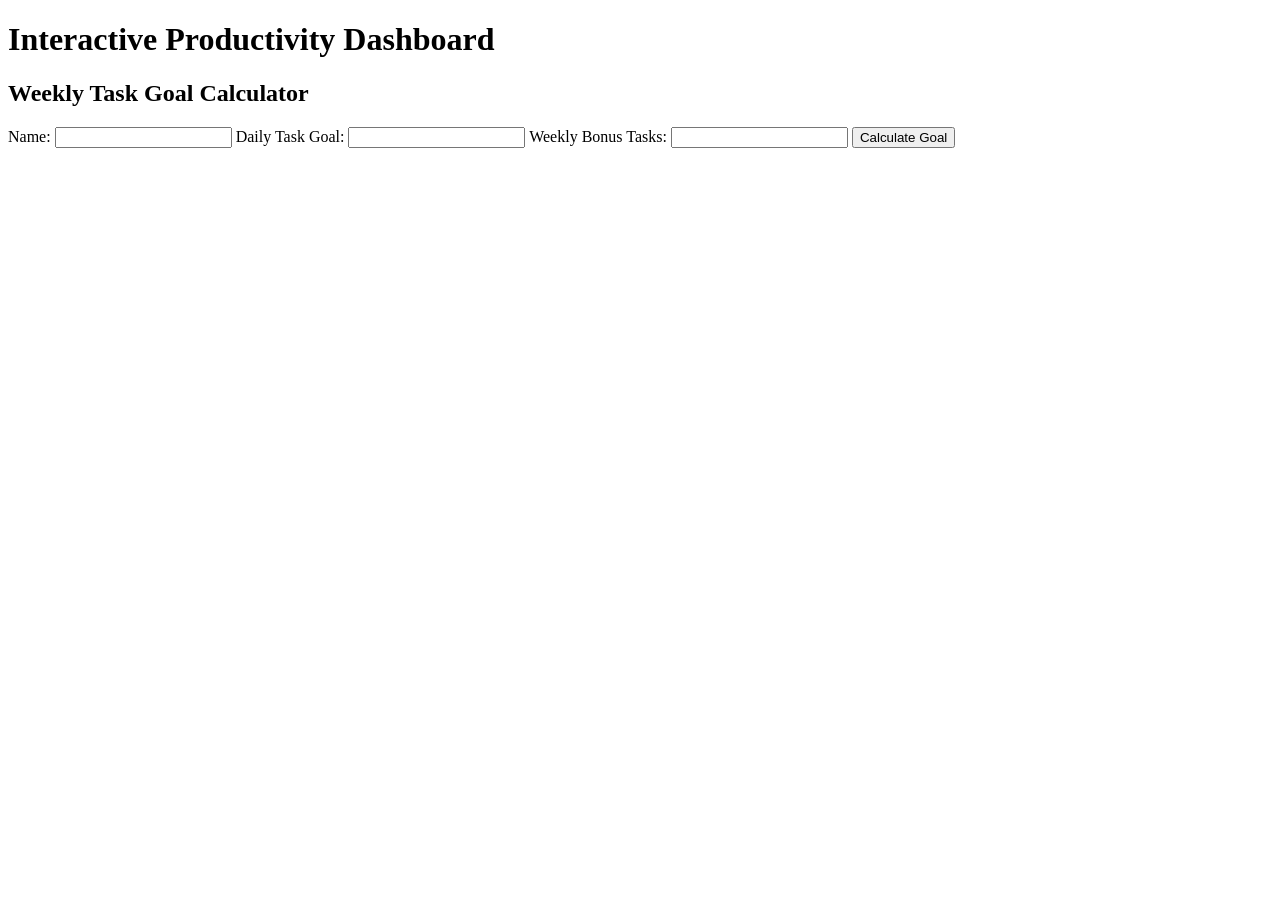
==== index.html @ 38dec0bb "Created weekly goal function and form" ====
<!DOCTYPE html>
<html lang="en">

<head>
    <meta charset="UTF-8">
    <meta name="viewport" content="width=device-width, initial-scale=1.0">
    <title>Interactive Productivity Dashboard</title>
</head>

<body>

    <h1>Interactive Productivity Dashboard</h1>

    <div class="row">

        <div class="col" id="weekly-tasks">

            <h2>Weekly Task Goal Calculator</h2>

            <form id="goal-form">

                <label for="user-name">Name:</label>
                <input type="text" id="user-name">

                <label for="daily-goal">Daily Task Goal:</label>
                <input type="number" id="daily-goal">

                <label for="bonus-tasks">Weekly Bonus Tasks:</label>
                <input type="number" id="bonus-tasks">

                <button id="goal-btn">Calculate Goal</button>

            </form>

            <p id="goal-message"></p>

            <script src="js/task-manager.js"></script>

        </div>

    </div>

</body>

</html>
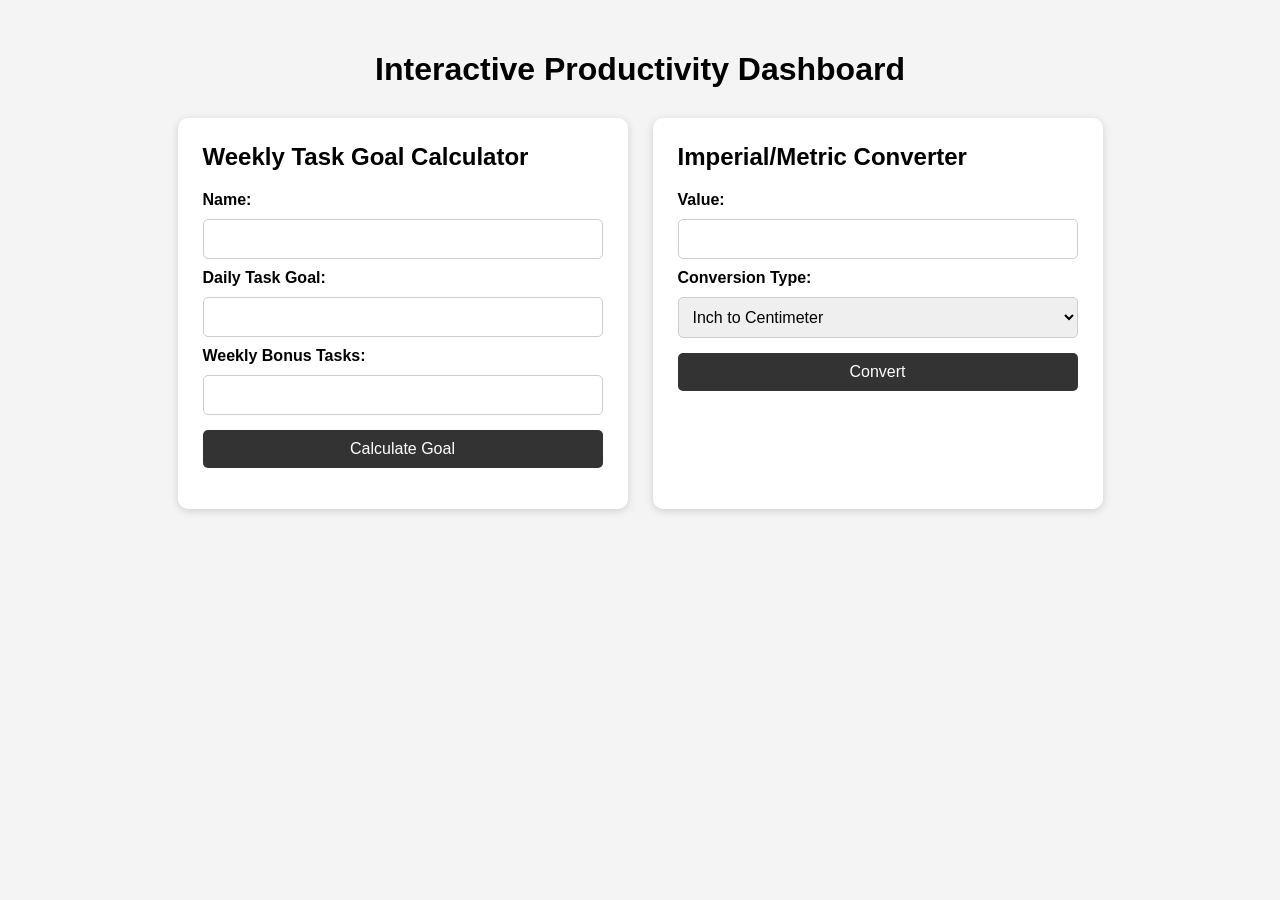
==== commit dc2b531f: "Implemented Imperial Metric converter" ====
--- a/index.html
+++ b/index.html
@@ -5,6 +5,9 @@
     <meta charset="UTF-8">
     <meta name="viewport" content="width=device-width, initial-scale=1.0">
     <title>Interactive Productivity Dashboard</title>
+
+    <!-- Link to external CSS -->
+    <link rel="stylesheet" href="styles.css">
 </head>
 
 <body>
@@ -13,6 +16,7 @@
 
     <div class="row">
 
+        <!-- Weekly Task Goal Calculator -->
         <div class="col" id="weekly-tasks">
 
             <h2>Weekly Task Goal Calculator</h2>
@@ -28,18 +32,91 @@
                 <label for="bonus-tasks">Weekly Bonus Tasks:</label>
                 <input type="number" id="bonus-tasks">
 
-                <button id="goal-btn">Calculate Goal</button>
+                <button type="button" id="goal-btn">
+                    Calculate Goal
+                </button>
 
             </form>
 
             <p id="goal-message"></p>
 
-            <script src="js/task-manager.js"></script>
+        </div>
+
+
+        <!-- Imperial/Metric Converter -->
+        <div class="col" id="metric-converter">
+
+            <h2>Imperial/Metric Converter</h2>
+
+            <form id="converter-form">
+
+                <label for="input-value">Value:</label>
+                <input
+                    type="number"
+                    id="input-value"
+                    step="any"
+                >
+
+                <label for="conversion-type">
+                    Conversion Type:
+                </label>
+
+                <select
+                    id="conversion-type"
+                    name="conversion-type"
+                >
+
+                    <option value="inch to centimeter">
+                        Inch to Centimeter
+                    </option>
+
+                    <option value="foot to centimeter">
+                        Foot to Centimeter
+                    </option>
+
+                    <option value="yard to meter">
+                        Yard to Meter
+                    </option>
+
+                    <option value="mile to kilometer">
+                        Mile to Kilometer
+                    </option>
+
+                    <option value="centimeter to inch">
+                        Centimeter to Inch
+                    </option>
+
+                    <option value="centimeter to foot">
+                        Centimeter to Foot
+                    </option>
+
+                    <option value="meter to yard">
+                        Meter to Yard
+                    </option>
+
+                    <option value="kilometer to mile">
+                        Kilometer to Mile
+                    </option>
+
+                </select>
+
+                <button type="button" id="convert-btn">
+                    Convert
+                </button>
+
+            </form>
+
+            <!-- Conversion results appear here -->
+            <div id="conversion-result"></div>
 
         </div>
 
     </div>
 
+    <!-- External JavaScript Files -->
+    <script src="js/task-manager.js"></script>
+    <script src="js/metric-converter.js"></script>
+
 </body>
 
 </html>
--- a/styles.css
+++ b/styles.css
@@ -0,0 +1,77 @@
+/* General Page Styling */
+body {
+    font-family: Arial, sans-serif;
+    background-color: #f4f4f4;
+    margin: 0;
+    padding: 30px;
+}
+
+h1 {
+    text-align: center;
+    margin-bottom: 30px;
+}
+
+h2 {
+    margin-top: 0;
+}
+
+/* Dashboard Layout */
+.row {
+    display: flex;
+    gap: 25px;
+    justify-content: center;
+    flex-wrap: wrap;
+}
+
+.col {
+    background-color: white;
+    padding: 25px;
+    border-radius: 10px;
+    width: 400px;
+    box-shadow: 0 2px 8px rgba(0, 0, 0, 0.15);
+}
+
+/* Forms */
+form {
+    display: flex;
+    flex-direction: column;
+    gap: 10px;
+}
+
+label {
+    font-weight: bold;
+}
+
+input,
+select {
+    padding: 10px;
+    font-size: 16px;
+    border: 1px solid #ccc;
+    border-radius: 5px;
+}
+
+button {
+    padding: 10px;
+    margin-top: 5px;
+    font-size: 16px;
+    cursor: pointer;
+    border: none;
+    border-radius: 5px;
+    background-color: #333;
+    color: white;
+}
+
+button:hover {
+    background-color: #555;
+}
+
+/* Results */
+#goal-message,
+#conversion-result {
+    margin-top: 15px;
+    font-weight: bold;
+}
+
+#conversion-result {
+    font-size: 18px;
+}
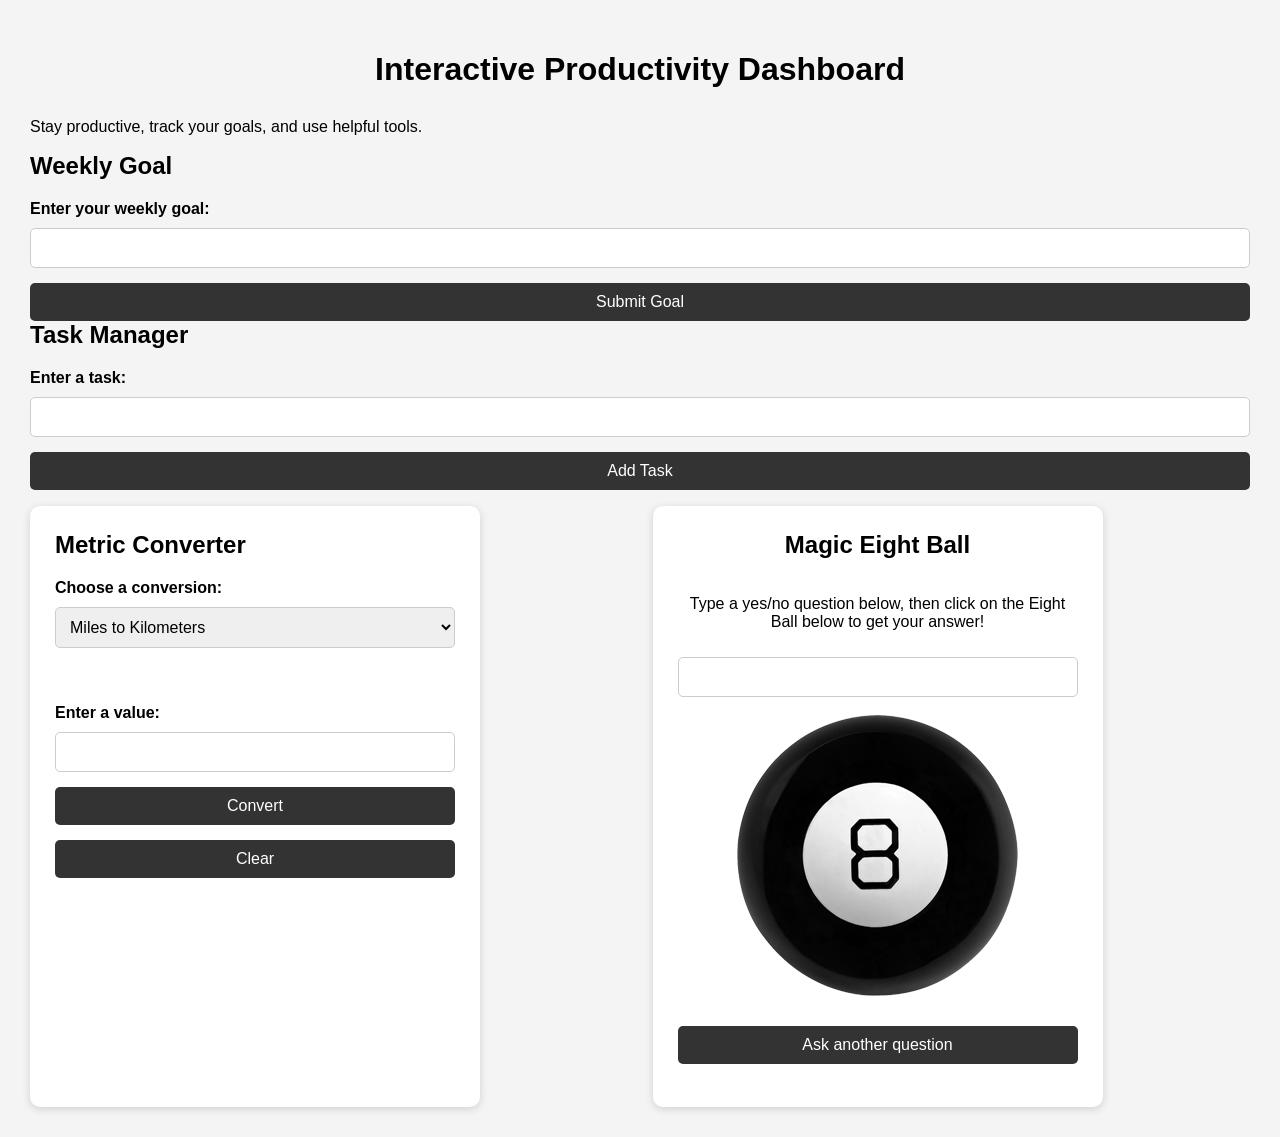
==== commit 4e8c56f8: "Add Magic Eight Ball feature" ====
--- a/index.html
+++ b/index.html
@@ -6,112 +6,168 @@
     <meta name="viewport" content="width=device-width, initial-scale=1.0">
     <title>Interactive Productivity Dashboard</title>
 
-    <!-- Link to external CSS -->
     <link rel="stylesheet" href="styles.css">
 </head>
 
 <body>
 
-    <h1>Interactive Productivity Dashboard</h1>
+    <header>
+        <h1>Interactive Productivity Dashboard</h1>
+        <p>Stay productive, track your goals, and use helpful tools.</p>
+    </header>
 
-    <div class="row">
+    <main>
 
-        <!-- Weekly Task Goal Calculator -->
-        <div class="col" id="weekly-tasks">
-
-            <h2>Weekly Task Goal Calculator</h2>
+        <!-- Weekly Goal Section -->
+        <section>
+            <h2>Weekly Goal</h2>
 
             <form id="goal-form">
-
-                <label for="user-name">Name:</label>
-                <input type="text" id="user-name">
-
-                <label for="daily-goal">Daily Task Goal:</label>
-                <input type="number" id="daily-goal">
-
-                <label for="bonus-tasks">Weekly Bonus Tasks:</label>
-                <input type="number" id="bonus-tasks">
-
-                <button type="button" id="goal-btn">
-                    Calculate Goal
-                </button>
-
+                <label for="goal">Enter your weekly goal:</label>
+                <input type="text" id="goal" name="goal">
+                <button type="submit">Submit Goal</button>
             </form>
 
-            <p id="goal-message"></p>
+            <div id="goal-result"></div>
+        </section>
+
+        <!-- Task Manager Section -->
+        <section>
+            <h2>Task Manager</h2>
+
+            <form id="task-form">
+                <label for="task-input">Enter a task:</label>
+                <input type="text" id="task-input" name="task-input">
+                <button type="submit">Add Task</button>
+            </form>
+
+            <ul id="task-list"></ul>
+        </section>
+
+        <div class="row">
+
+            <!-- Metric Converter -->
+            <div class="col" id="metric-converter">
+
+                <h2 class="heading">Metric Converter</h2>
+
+                <form id="converter-form">
+
+                    <label for="conversion-type">Choose a conversion:</label>
+
+                    <select id="conversion-type">
+                        <option value="miles-kilometers">
+                            Miles to Kilometers
+                        </option>
+
+                        <option value="kilometers-miles">
+                            Kilometers to Miles
+                        </option>
+
+                        <option value="pounds-kilograms">
+                            Pounds to Kilograms
+                        </option>
+
+                        <option value="kilograms-pounds">
+                            Kilograms to Pounds
+                        </option>
+
+                        <option value="fahrenheit-celsius">
+                            Fahrenheit to Celsius
+                        </option>
+
+                        <option value="celsius-fahrenheit">
+                            Celsius to Fahrenheit
+                        </option>
+                    </select>
+
+                    <br><br>
+
+                    <label for="conversion-value">
+                        Enter a value:
+                    </label>
+
+                    <input
+                        type="number"
+                        id="conversion-value"
+                        step="any"
+                    >
+
+                    <button type="submit">
+                        Convert
+                    </button>
+
+                    <button
+                        type="reset"
+                        id="clear-conversion"
+                    >
+                        Clear
+                    </button>
+
+                </form>
+
+                <div id="conversion-result"></div>
+
+            </div>
+
+
+            <!-- Magic Eight Ball -->
+            <div class="col" id="magic-eight-ball">
+
+                <script src="js/magic-eight-ball.js" defer></script>
+
+                <link
+                    rel="stylesheet"
+                    href="css/magic-eight-ball.css"
+                >
+
+                <h2 class="heading">
+                    Magic Eight Ball
+                </h2>
+
+                <form>
+
+                    <p>
+                        Type a yes/no question below, then click on the
+                        Eight Ball below to get your answer!
+                    </p>
+
+                    <input
+                        id="question"
+                        name="question"
+                        size="80"
+                    >
+
+                    <div id="magicEightBall">
+
+                        <div id="circle"></div>
+
+                        <img
+                            id="ball"
+                            src="img/magic-eight-ball.png"
+                            alt="Magic Eight Ball"
+                        >
+
+                    </div>
+
+                    <button
+                        id="reset"
+                        name="reset"
+                        type="reset"
+                    >
+                        Ask another question
+                    </button>
+
+                </form>
+
+                <br>
+
+            </div>
 
         </div>
 
+    </main>
 
-        <!-- Imperial/Metric Converter -->
-        <div class="col" id="metric-converter">
-
-            <h2>Imperial/Metric Converter</h2>
-
-            <form id="converter-form">
-
-                <label for="input-value">Value:</label>
-                <input
-                    type="number"
-                    id="input-value"
-                    step="any"
-                >
-
-                <label for="conversion-type">
-                    Conversion Type:
-                </label>
-
-                <select
-                    id="conversion-type"
-                    name="conversion-type"
-                >
-
-                    <option value="inch to centimeter">
-                        Inch to Centimeter
-                    </option>
-
-                    <option value="foot to centimeter">
-                        Foot to Centimeter
-                    </option>
-
-                    <option value="yard to meter">
-                        Yard to Meter
-                    </option>
-
-                    <option value="mile to kilometer">
-                        Mile to Kilometer
-                    </option>
-
-                    <option value="centimeter to inch">
-                        Centimeter to Inch
-                    </option>
-
-                    <option value="centimeter to foot">
-                        Centimeter to Foot
-                    </option>
-
-                    <option value="meter to yard">
-                        Meter to Yard
-                    </option>
-
-                    <option value="kilometer to mile">
-                        Kilometer to Mile
-                    </option>
-
-                </select>
-
-                <button type="button" id="convert-btn">
-                    Convert
-                </button>
-
-            </form>
-
-            <!-- Conversion results appear here -->
-            <div id="conversion-result"></div>
-
-        </div>
-
-    </div>
 
     <!-- External JavaScript Files -->
     <script src="js/task-manager.js"></script>
--- a/css/magic-eight-ball.css
+++ b/css/magic-eight-ball.css
@@ -0,0 +1,85 @@
+#magic-eight-ball {
+    max-width: 410px;
+    text-align: center;
+    margin: auto;
+}
+
+#magicEightBall {
+    position: relative;
+    display: inline-block;
+}
+
+#circle {
+    font-size: 12pt;
+    background-color: white;
+    color: black;
+    position: absolute;
+    width: 150px;
+    height: 150px;
+    border-radius: 50%;
+    display: none;
+
+    left: 50%;
+    top: 50%;
+    transform: translate(-50%, -50%);
+
+    align-items: center;
+    justify-content: center;
+    text-align: center;
+    z-index: 2;
+}
+
+img:active {
+    animation: shake 1s;
+    animation-iteration-count: infinite;
+}
+
+img:visited {
+    animation: none;
+}
+
+@keyframes shake {
+    0% {
+        transform: translate(1px, 1px) rotate(0deg);
+    }
+
+    10% {
+        transform: translate(-1px, -2px) rotate(-1deg);
+    }
+
+    20% {
+        transform: translate(-3px, 0px) rotate(1deg);
+    }
+
+    30% {
+        transform: translate(3px, 2px) rotate(0deg);
+    }
+
+    40% {
+        transform: translate(1px, -1px) rotate(1deg);
+    }
+
+    50% {
+        transform: translate(-1px, 2px) rotate(-1deg);
+    }
+
+    60% {
+        transform: translate(-3px, 1px) rotate(0deg);
+    }
+
+    70% {
+        transform: translate(3px, 1px) rotate(-1deg);
+    }
+
+    80% {
+        transform: translate(-1px, -1px) rotate(1deg);
+    }
+
+    90% {
+        transform: translate(1px, 2px) rotate(0deg);
+    }
+
+    100% {
+        transform: translate(1px, -2px) rotate(-1deg);
+    }
+}
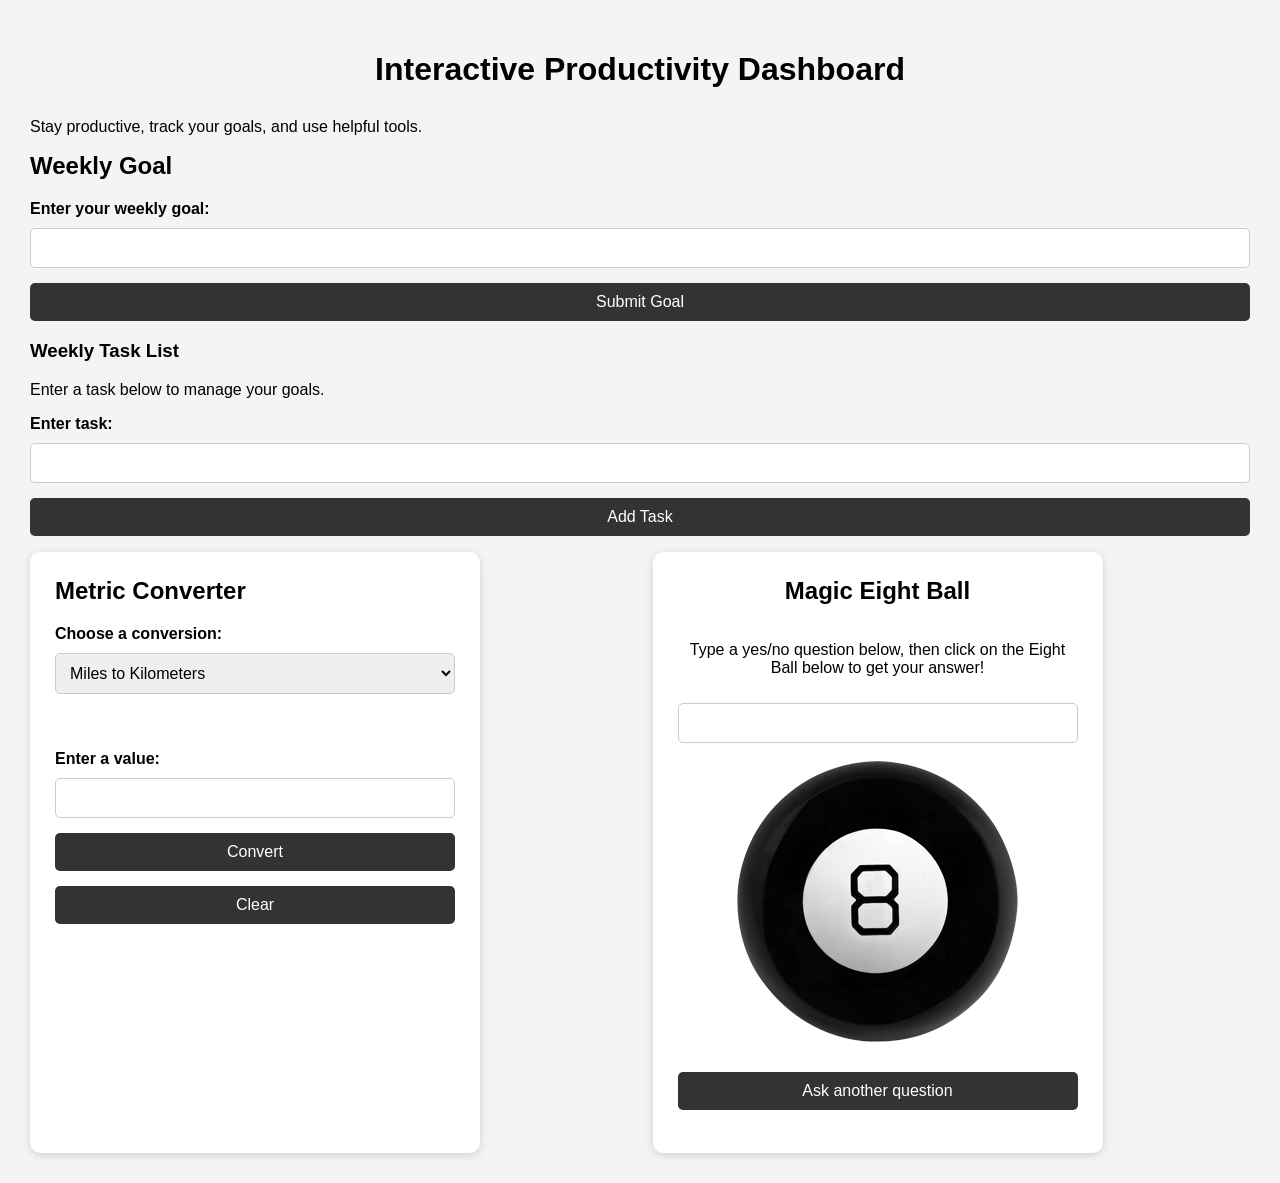
==== commit 3ee29234: "UI in HTML with JS generated UL and task logic" ====
--- a/index.html
+++ b/index.html
@@ -4,9 +4,11 @@
 <head>
     <meta charset="UTF-8">
     <meta name="viewport" content="width=device-width, initial-scale=1.0">
+
     <title>Interactive Productivity Dashboard</title>
 
     <link rel="stylesheet" href="styles.css">
+    <link rel="stylesheet" href="css/magic-eight-ball.css">
 </head>
 
 <body>
@@ -24,38 +26,76 @@
 
             <form id="goal-form">
                 <label for="goal">Enter your weekly goal:</label>
-                <input type="text" id="goal" name="goal">
-                <button type="submit">Submit Goal</button>
+
+                <input
+                    type="text"
+                    id="goal"
+                    name="goal"
+                >
+
+                <button type="submit">
+                    Submit Goal
+                </button>
             </form>
 
             <div id="goal-result"></div>
         </section>
 
+
         <!-- Task Manager Section -->
-        <section>
-            <h2>Task Manager</h2>
-
-            <form id="task-form">
-                <label for="task-input">Enter a task:</label>
-                <input type="text" id="task-input" name="task-input">
-                <button type="submit">Add Task</button>
-            </form>
-
-            <ul id="task-list"></ul>
+        <section id="weekly-tasks">
+
+            <div id="task-list">
+
+                <h3>Weekly Task List</h3>
+
+                <p>
+                    Enter a task below to manage your goals.
+                </p>
+
+                <form id="task-form">
+
+                    <label for="task-name">
+                        Enter task:
+                    </label>
+
+                    <input
+                        type="text"
+                        id="task-name"
+                        name="task-name"
+                    >
+
+                    <button
+                        type="button"
+                        id="add-task"
+                    >
+                        Add Task
+                    </button>
+
+                </form>
+
+            </div>
+
         </section>
+
 
         <div class="row">
 
             <!-- Metric Converter -->
             <div class="col" id="metric-converter">
 
-                <h2 class="heading">Metric Converter</h2>
+                <h2 class="heading">
+                    Metric Converter
+                </h2>
 
                 <form id="converter-form">
 
-                    <label for="conversion-type">Choose a conversion:</label>
+                    <label for="conversion-type">
+                        Choose a conversion:
+                    </label>
 
                     <select id="conversion-type">
+
                         <option value="miles-kilometers">
                             Miles to Kilometers
                         </option>
@@ -79,6 +119,7 @@
                         <option value="celsius-fahrenheit">
                             Celsius to Fahrenheit
                         </option>
+
                     </select>
 
                     <br><br>
@@ -113,13 +154,6 @@
 
             <!-- Magic Eight Ball -->
             <div class="col" id="magic-eight-ball">
-
-                <script src="js/magic-eight-ball.js" defer></script>
-
-                <link
-                    rel="stylesheet"
-                    href="css/magic-eight-ball.css"
-                >
 
                 <h2 class="heading">
                     Magic Eight Ball
@@ -172,6 +206,7 @@
     <!-- External JavaScript Files -->
     <script src="js/task-manager.js"></script>
     <script src="js/metric-converter.js"></script>
+    <script src="js/magic-eight-ball.js"></script>
 
 </body>
 
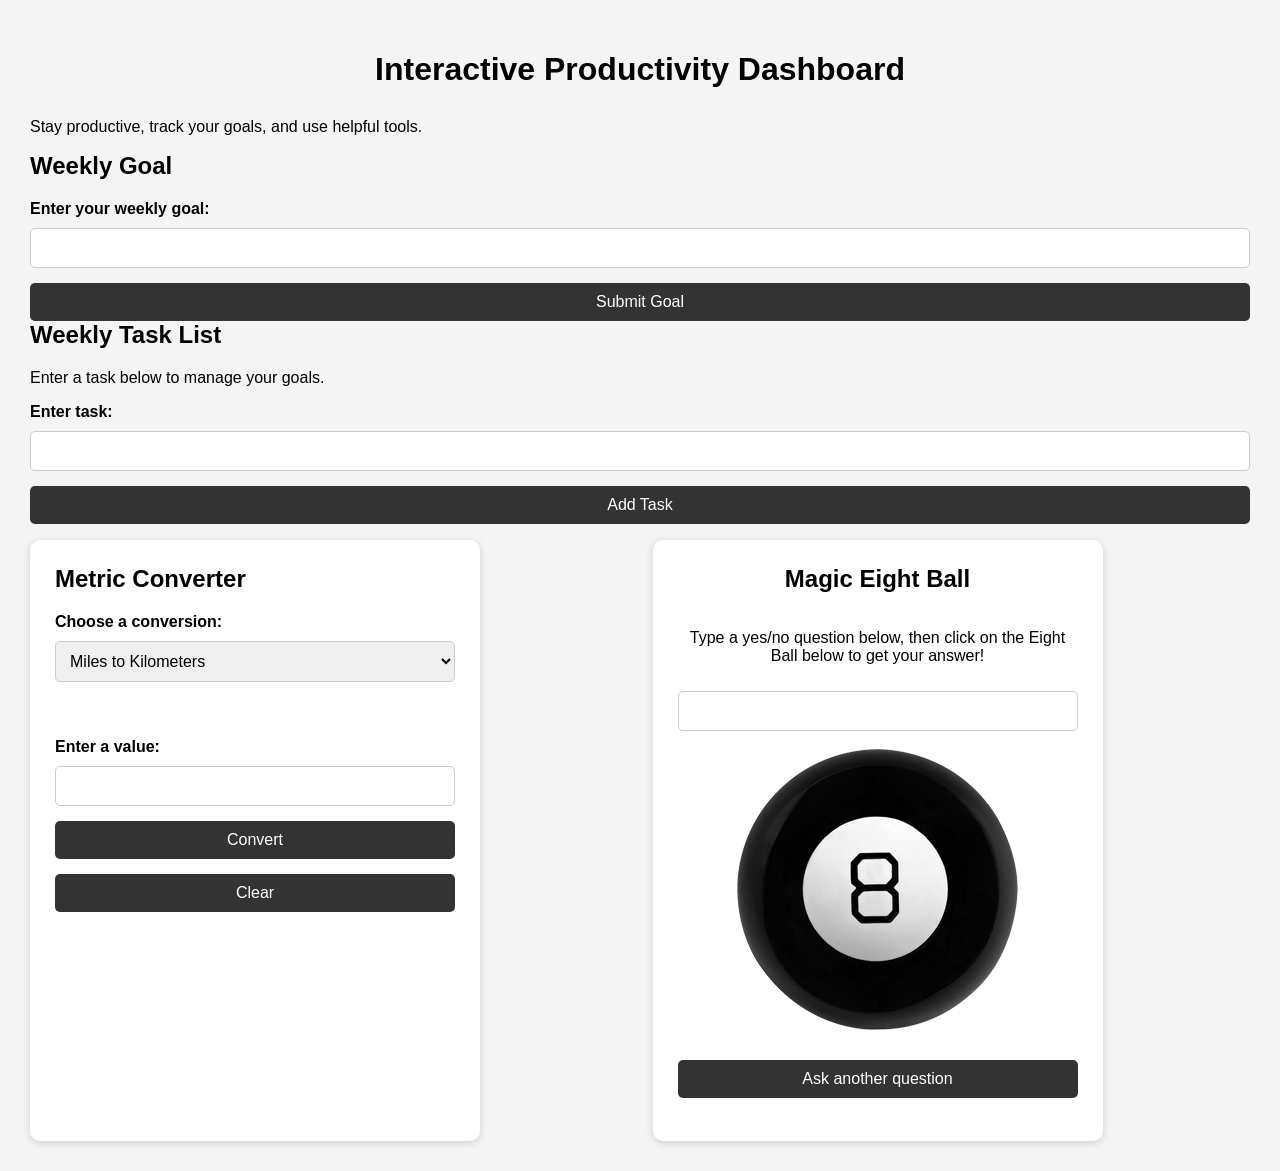
==== commit 7120da18: "Fix task manager form submission" ====
--- a/index.html
+++ b/index.html
@@ -4,11 +4,9 @@
 <head>
     <meta charset="UTF-8">
     <meta name="viewport" content="width=device-width, initial-scale=1.0">
-
     <title>Interactive Productivity Dashboard</title>
 
     <link rel="stylesheet" href="styles.css">
-    <link rel="stylesheet" href="css/magic-eight-ball.css">
 </head>
 
 <body>
@@ -26,12 +24,7 @@
 
             <form id="goal-form">
                 <label for="goal">Enter your weekly goal:</label>
-
-                <input
-                    type="text"
-                    id="goal"
-                    name="goal"
-                >
+                <input type="text" id="goal" name="goal">
 
                 <button type="submit">
                     Submit Goal
@@ -43,15 +36,12 @@
 
 
         <!-- Task Manager Section -->
-        <section id="weekly-tasks">
-
+        <section>
             <div id="task-list">
 
-                <h3>Weekly Task List</h3>
-
-                <p>
-                    Enter a task below to manage your goals.
-                </p>
+                <h2>Weekly Task List</h2>
+
+                <p>Enter a task below to manage your goals.</p>
 
                 <form id="task-form">
 
@@ -66,7 +56,7 @@
                     >
 
                     <button
-                        type="button"
+                        type="submit"
                         id="add-task"
                     >
                         Add Task
@@ -75,7 +65,6 @@
                 </form>
 
             </div>
-
         </section>
 
 
@@ -154,6 +143,16 @@
 
             <!-- Magic Eight Ball -->
             <div class="col" id="magic-eight-ball">
+
+                <script
+                    src="js/magic-eight-ball.js"
+                    defer>
+                </script>
+
+                <link
+                    rel="stylesheet"
+                    href="css/magic-eight-ball.css"
+                >
 
                 <h2 class="heading">
                     Magic Eight Ball
@@ -206,7 +205,6 @@
     <!-- External JavaScript Files -->
     <script src="js/task-manager.js"></script>
     <script src="js/metric-converter.js"></script>
-    <script src="js/magic-eight-ball.js"></script>
 
 </body>
 
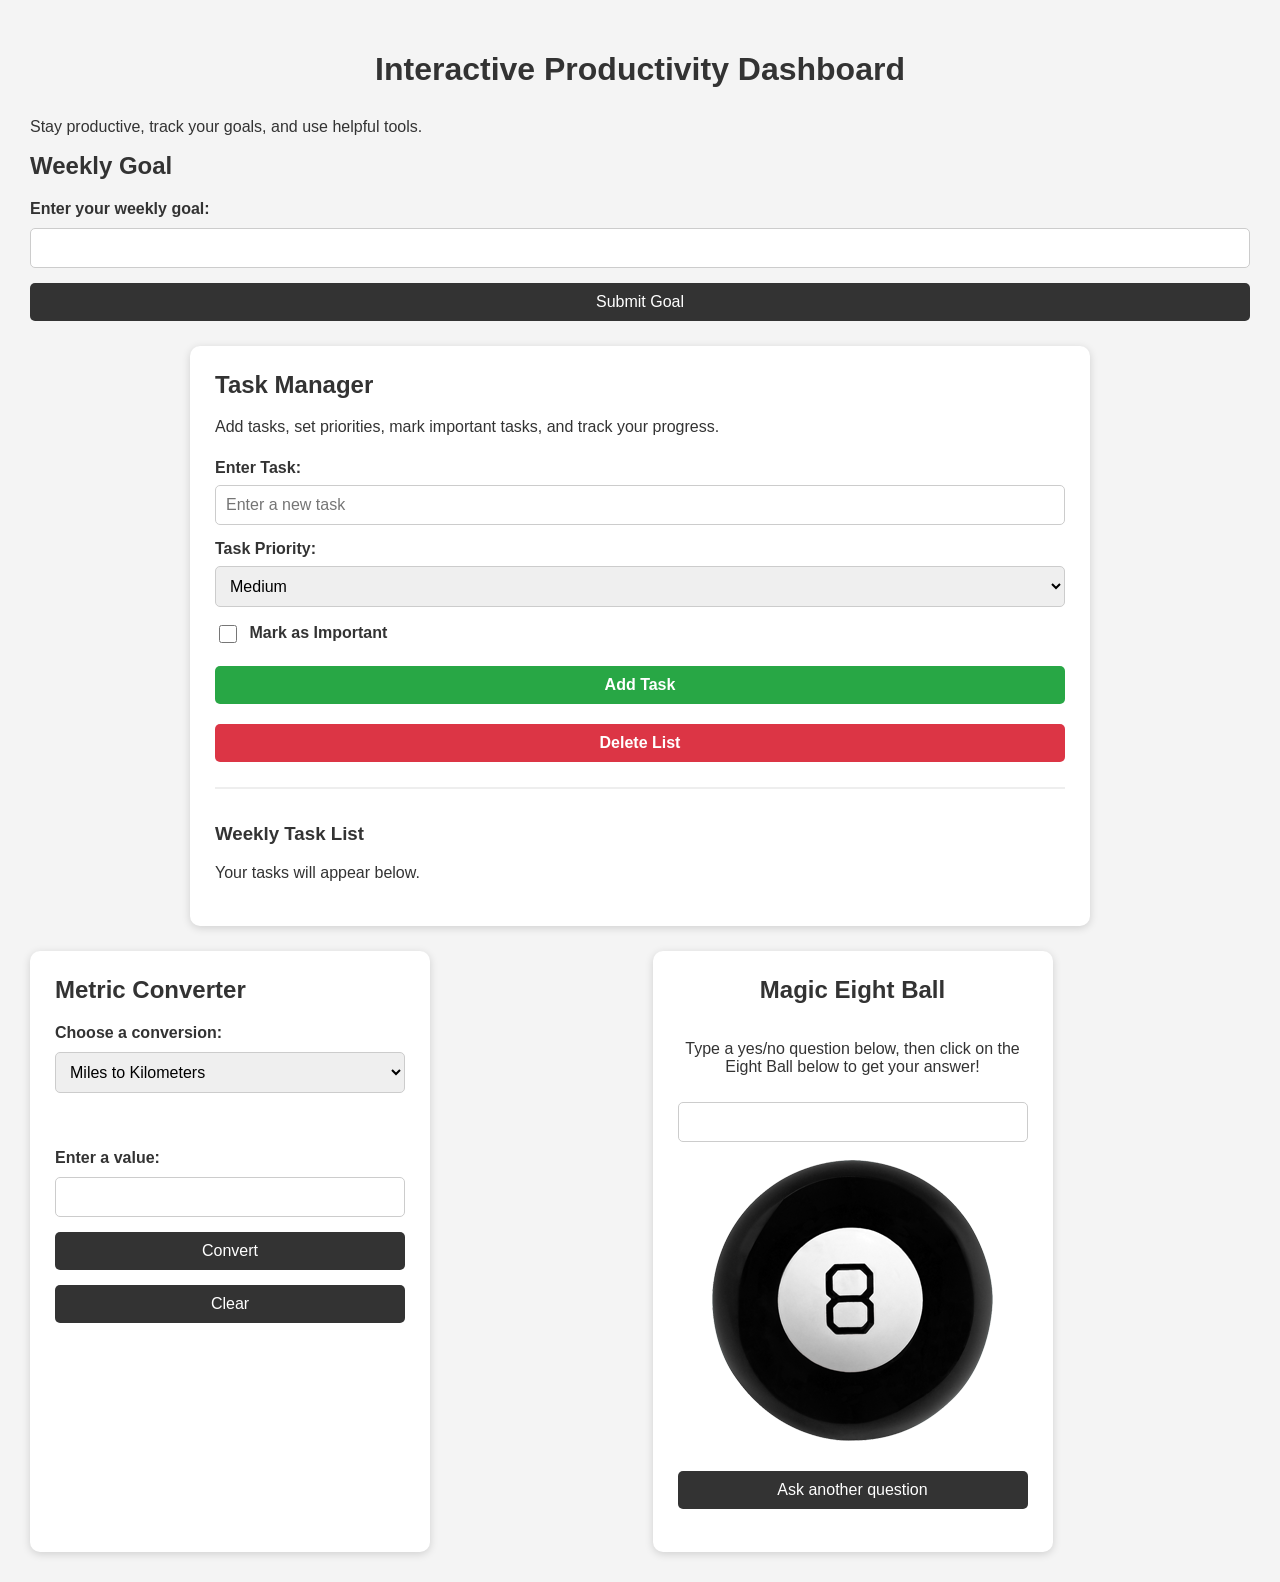
==== commit a49f7d8a: "Add interactive task manager with priorities and completion tracking" ====
--- a/index.html
+++ b/index.html
@@ -4,9 +4,11 @@
 <head>
     <meta charset="UTF-8">
     <meta name="viewport" content="width=device-width, initial-scale=1.0">
+
     <title>Interactive Productivity Dashboard</title>
 
     <link rel="stylesheet" href="styles.css">
+    <link rel="stylesheet" href="css/magic-eight-ball.css">
 </head>
 
 <body>
@@ -24,7 +26,12 @@
 
             <form id="goal-form">
                 <label for="goal">Enter your weekly goal:</label>
-                <input type="text" id="goal" name="goal">
+
+                <input
+                    type="text"
+                    id="goal"
+                    name="goal"
+                >
 
                 <button type="submit">
                     Submit Goal
@@ -36,35 +43,94 @@
 
 
         <!-- Task Manager Section -->
-        <section>
-            <div id="task-list">
-
-                <h2>Weekly Task List</h2>
-
-                <p>Enter a task below to manage your goals.</p>
-
-                <form id="task-form">
-
+        <section id="weekly-tasks">
+
+            <h2>Task Manager</h2>
+
+            <p>
+                Add tasks, set priorities, mark important tasks,
+                and track your progress.
+            </p>
+
+            <form id="task-form">
+
+                <!-- Task Name -->
+                <div class="form-group">
                     <label for="task-name">
-                        Enter task:
+                        Enter Task:
                     </label>
 
                     <input
                         type="text"
                         id="task-name"
                         name="task-name"
-                    >
-
-                    <button
-                        type="submit"
-                        id="add-task"
-                    >
-                        Add Task
-                    </button>
-
-                </form>
+                        placeholder="Enter a new task"
+                        required
+                    >
+                </div>
+
+                <!-- Task Priority -->
+                <div class="form-group">
+                    <label for="task-priority">
+                        Task Priority:
+                    </label>
+
+                    <select
+                        id="task-priority"
+                        name="task-priority"
+                    >
+                        <option value="High">High</option>
+                        <option value="Medium" selected>Medium</option>
+                        <option value="Low">Low</option>
+                    </select>
+                </div>
+
+                <!-- Important Task Checkbox -->
+                <div class="form-group">
+
+                    <label for="task-important">
+                        <input
+                            type="checkbox"
+                            id="task-important"
+                            name="task-important"
+                        >
+
+                        Mark as Important
+                    </label>
+
+                </div>
+
+                <!-- Add Task Button -->
+                <button
+                    type="submit"
+                    id="add-task"
+                >
+                    Add Task
+                </button>
+
+                <!-- Delete Entire List Button -->
+                <button
+                    type="button"
+                    id="delete-list"
+                >
+                    Delete List
+                </button>
+
+            </form>
+
+            <!-- Dynamic Task Display -->
+            <div class="task-container">
+
+                <h3>Weekly Task List</h3>
+
+                <p>
+                    Your tasks will appear below.
+                </p>
+
+                <div id="task-list"></div>
 
             </div>
+
         </section>
 
 
@@ -143,16 +209,6 @@
 
             <!-- Magic Eight Ball -->
             <div class="col" id="magic-eight-ball">
-
-                <script
-                    src="js/magic-eight-ball.js"
-                    defer>
-                </script>
-
-                <link
-                    rel="stylesheet"
-                    href="css/magic-eight-ball.css"
-                >
 
                 <h2 class="heading">
                     Magic Eight Ball
@@ -205,6 +261,7 @@
     <!-- External JavaScript Files -->
     <script src="js/task-manager.js"></script>
     <script src="js/metric-converter.js"></script>
+    <script src="js/magic-eight-ball.js"></script>
 
 </body>
 
--- a/styles.css
+++ b/styles.css
@@ -4,6 +4,7 @@
     background-color: #f4f4f4;
     margin: 0;
     padding: 30px;
+    color: #333;
 }
 
 h1 {
@@ -28,6 +29,8 @@
     padding: 25px;
     border-radius: 10px;
     width: 400px;
+    max-width: 100%;
+    box-sizing: border-box;
     box-shadow: 0 2px 8px rgba(0, 0, 0, 0.15);
 }
 
@@ -67,6 +70,7 @@
 
 /* Results */
 #goal-message,
+#goal-result,
 #conversion-result {
     margin-top: 15px;
     font-weight: bold;
@@ -74,4 +78,179 @@
 
 #conversion-result {
     font-size: 18px;
+}
+
+/* Task Manager Section */
+#weekly-tasks {
+    background-color: white;
+    padding: 25px;
+    margin: 25px auto;
+    border-radius: 10px;
+    max-width: 900px;
+    box-sizing: border-box;
+    box-shadow: 0 2px 8px rgba(0, 0, 0, 0.15);
+}
+
+#weekly-tasks h2 {
+    color: #333;
+    margin-bottom: 15px;
+}
+
+#weekly-tasks p {
+    line-height: 1.5;
+}
+
+/* Task Manager Form */
+#task-form {
+    display: flex;
+    flex-direction: column;
+    gap: 15px;
+    margin-top: 20px;
+}
+
+#task-form .form-group {
+    display: flex;
+    flex-direction: column;
+    gap: 8px;
+}
+
+#task-name,
+#task-priority {
+    width: 100%;
+    box-sizing: border-box;
+}
+
+#task-name:focus,
+#task-priority:focus {
+    outline: 2px solid #4caf50;
+    border-color: #4caf50;
+}
+
+/* Important Task Checkbox */
+#task-form input[type="checkbox"] {
+    width: 18px;
+    height: 18px;
+    padding: 0;
+    margin-right: 8px;
+    vertical-align: middle;
+    cursor: pointer;
+}
+
+/* Add Task Button */
+#add-task {
+    background-color: #28a745;
+    color: white;
+    font-weight: bold;
+}
+
+#add-task:hover {
+    background-color: #218838;
+}
+
+/* Delete Entire List Button */
+#delete-list {
+    background-color: #dc3545;
+    color: white;
+    font-weight: bold;
+}
+
+#delete-list:hover {
+    background-color: #bd2130;
+}
+
+/* Task List Container */
+.task-container {
+    margin-top: 25px;
+    padding-top: 15px;
+    border-top: 2px solid #eee;
+}
+
+.task-container h3 {
+    margin-bottom: 15px;
+}
+
+/* Unordered Task List */
+#user-tasks {
+    list-style-type: none;
+    padding: 0;
+    margin: 0;
+}
+
+/* Individual Task Cards */
+#user-tasks li {
+    display: flex;
+    align-items: center;
+    gap: 12px;
+    padding: 15px;
+    margin-bottom: 10px;
+    background-color: #f9f9f9;
+    border: 1px solid #ddd;
+    border-radius: 8px;
+    overflow-wrap: anywhere;
+}
+
+/* Task Completion Checkbox */
+#user-tasks input[type="checkbox"] {
+    width: 18px;
+    height: 18px;
+    flex-shrink: 0;
+    cursor: pointer;
+}
+
+/* Task Text */
+#user-tasks span {
+    flex: 1;
+    min-width: 0;
+}
+
+/* Individual Delete Buttons */
+#user-tasks button {
+    background-color: #dc3545;
+    color: white;
+    padding: 8px 12px;
+    margin-top: 0;
+    font-size: 14px;
+    flex-shrink: 0;
+}
+
+#user-tasks button:hover {
+    background-color: #bd2130;
+}
+
+/* Responsive Layout */
+@media screen and (max-width: 600px) {
+
+    body {
+        padding: 15px;
+    }
+
+    .row {
+        flex-direction: column;
+        align-items: center;
+    }
+
+    .col {
+        width: 100%;
+        padding: 20px;
+    }
+
+    #weekly-tasks {
+        padding: 20px;
+    }
+
+    #user-tasks li {
+        flex-wrap: wrap;
+    }
+
+    #user-tasks span {
+        flex-basis: 70%;
+    }
+
+    #user-tasks button {
+        margin-left: auto;
+    }
+
+    button {
+        font-size: 14px;
+    }
 }
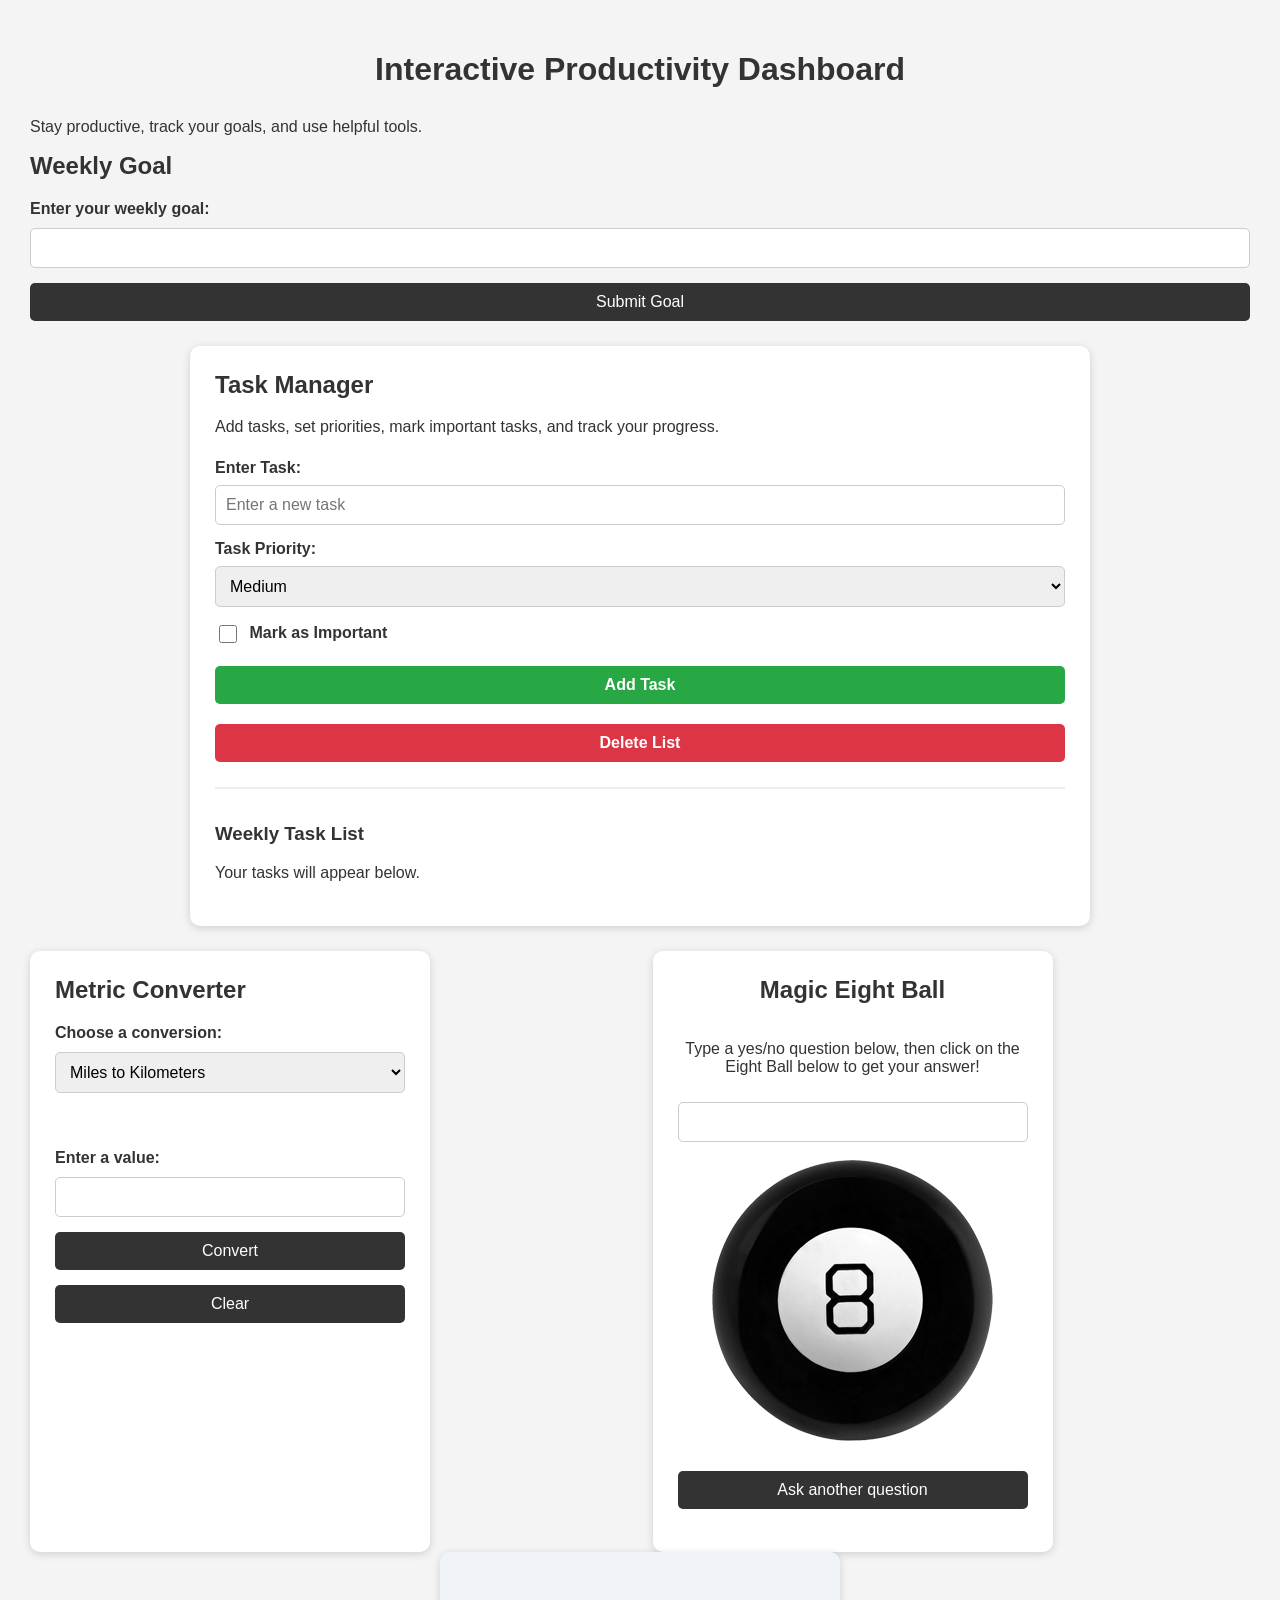
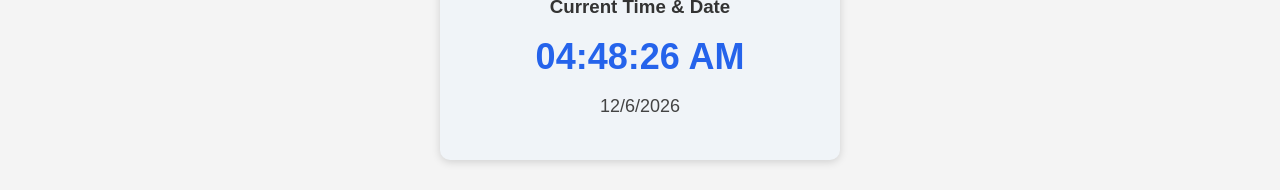
==== commit fb8a7b20: "Implemented real-time digital clock and calendar" ====
--- a/index.html
+++ b/index.html
@@ -1,3 +1,4 @@
+
 <!DOCTYPE html>
 <html lang="en">
 
@@ -7,8 +8,13 @@
 
     <title>Interactive Productivity Dashboard</title>
 
+    <!-- CSS Files -->
     <link rel="stylesheet" href="styles.css">
     <link rel="stylesheet" href="css/magic-eight-ball.css">
+    <link rel="stylesheet" href="css/digital-clock.css">
+
+    <!-- Digital Clock JavaScript -->
+    <script src="js/digital-clock.js" defer></script>
 </head>
 
 <body>
@@ -255,6 +261,24 @@
 
         </div>
 
+
+        <!-- Real-Time Digital Clock and Calendar -->
+        <div class="row">
+
+            <div class="col" id="digital-clock">
+
+                <h3>Current Time &amp; Date</h3>
+
+                <!-- Current Time -->
+                <p id="clock-face">00:00:00 AM</p>
+
+                <!-- Current Date -->
+                <p id="calendar-date">Loading date...</p>
+
+            </div>
+
+        </div>
+
     </main>
 
 
@@ -265,4 +289,4 @@
 
 </body>
 
-</html>+</html>
--- a/css/digital-clock.css
+++ b/css/digital-clock.css
@@ -0,0 +1,21 @@
+
+/* Digital Clock Styling */
+
+#digital-clock {
+    text-align: center;
+    background-color: #f0f4f8;
+    padding: 25px;
+    border-radius: 10px;
+}
+
+#clock-face {
+    font-size: 36px;
+    font-weight: bold;
+    color: #2563eb;
+    margin: 15px 0;
+}
+
+#calendar-date {
+    font-size: 18px;
+    color: #444;
+}
